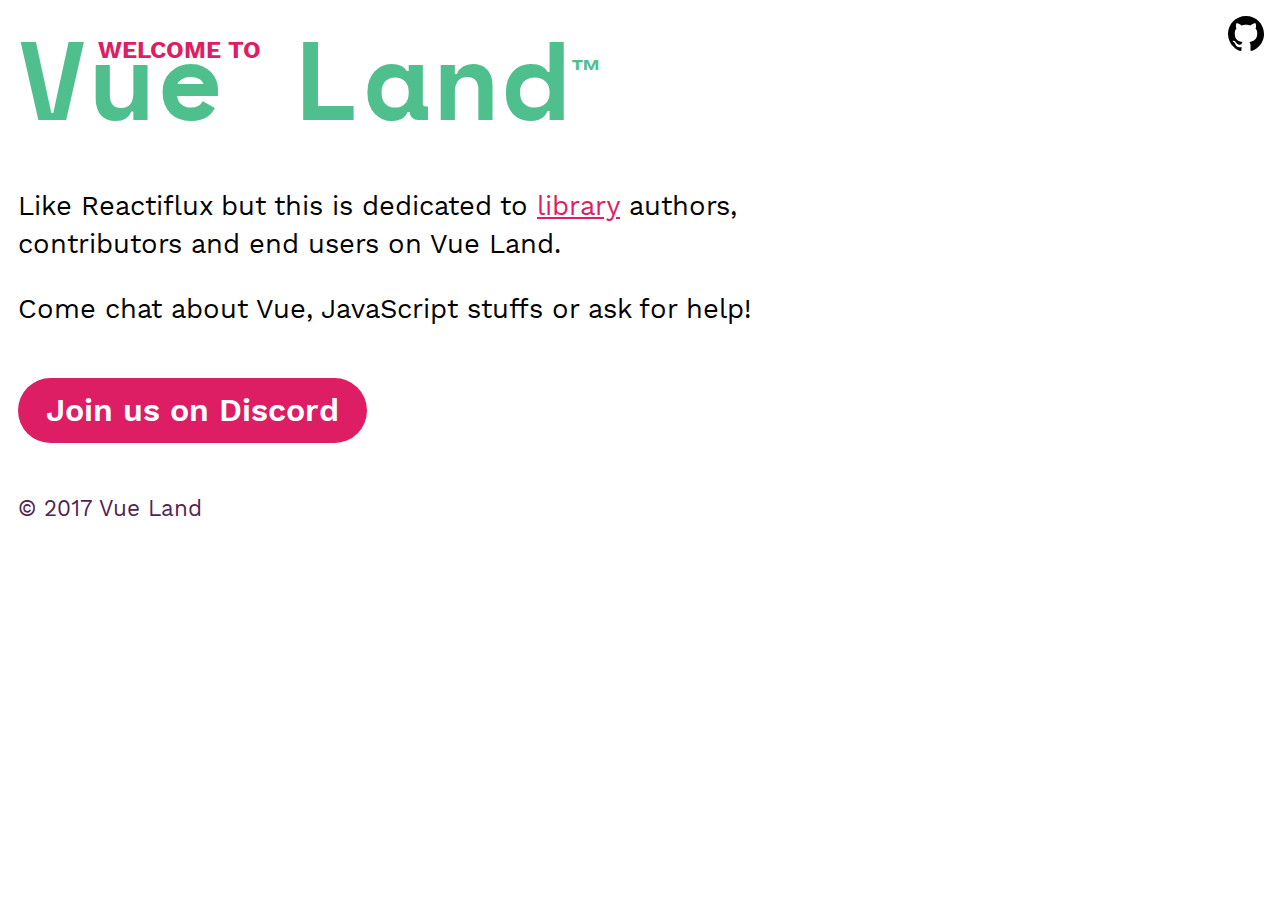
==== index.html @ fdfba23a "Updates" ====
<!DOCTYPE html>
<html>
  <head>
    <meta charset="utf-8" />
    <meta http-equiv="X-UA-Compatible" content="IE=edge" />
    <meta name="viewport" content="width=device-width, initial-scale=1, maximum-scale=1, user-scalable=no, minimal-ui" />
    <meta data-ream-head="true" name="description" content="A chat community for library authors, contributors, end users on the Vue land."/>
      <title data-ream-head="true">Vue Land</title>
      
      
      
      
    <link rel="preload" href="/manifest.f2eec65e.js" as="script"><link rel="preload" href="/vendor.c2a70f1c.js" as="script"><link rel="preload" href="/client.d9b1a5fa.js" as="script"><link rel="preload" href="/client.4064ea88.css" as="style"><link rel="preload" href="/1.bb173dd4.js" as="script"><link rel="prefetch" href="/0.3139e51d.js" as="script">
    <link rel="stylesheet" href="/client.4064ea88.css"><style data-vue-ssr-id="baeb1bc8:0">.site-header[data-v-230981ec]{position:relative}.site-header .site-title[data-v-230981ec]{color:#4fc08d;font-size:7rem;margin:0;font-family:Space Mono}.site-header .site-title a[data-v-230981ec]{color:#4fc08d;text-decoration:none;transition:color .3s ease}.site-header .site-title .tm[data-v-230981ec]{font-family:helvetica;font-size:2rem}.site-header .site-title:hover .tm[data-v-230981ec]{color:#dd1d64}.site-header .site-ins[data-v-230981ec]{color:#dd1d64;font-size:1.5rem;position:absolute;top:2.1rem;left:5rem;text-transform:uppercase;font-weight:700}@media screen and (max-width:768px){.site-header[data-v-230981ec]{margin-top:20px}.site-header .site-title[data-v-230981ec]{line-height:1}.site-header .site-ins[data-v-230981ec]{position:static}}</style>
  </head>
  <body>
    <div id="app" data-server-rendered="true"><div class="app"><!----><div class="page container"><div class="site-header" data-v-230981ec><span class="site-ins" data-v-230981ec>Welcome to</span><h1 class="site-title" data-v-230981ec><a href="/" class="router-link-exact-active router-link-active" data-v-230981ec>Vue Land</a><sup class="tm" data-v-230981ec>™</sup></h1></div><div class="site-main"><div class="site-content"><p>
        Like Reactiflux but this is dedicated to <a href="/for-library">library</a> authors, contributors and end users on Vue Land.
      </p><p>
        Come chat about Vue, JavaScript stuffs or ask for help!
      </p></div><a href="https://discord.gg/eKWPvZ9" class="button button-shadow">Join us on Discord</a></div><div class="site-footer">
  © 2017 Vue Land
</div></div></div></div><script>window.__REAM__={"data":{}}</script>
    <script src="/manifest.f2eec65e.js"></script><script src="/1.bb173dd4.js"></script><script src="/vendor.c2a70f1c.js"></script><script src="/client.d9b1a5fa.js"></script>
  </body>
</html>
---- client.4064ea88.css ----
#nprogress{pointer-events:none}#nprogress .bar{background:#29d;position:fixed;z-index:1031;top:0;left:0;width:100%;height:2px}#nprogress .peg{display:block;position:absolute;right:0;width:100px;height:100%;box-shadow:0 0 10px #29d,0 0 5px #29d;opacity:1;-webkit-transform:rotate(3deg) translateY(-4px);-ms-transform:rotate(3deg) translateY(-4px);transform:rotate(3deg) translateY(-4px)}#nprogress .spinner{display:block;position:fixed;z-index:1031;top:15px;right:15px}#nprogress .spinner-icon{width:18px;height:18px;box-sizing:border-box;border:2px solid transparent;border-top-color:#29d;border-left-color:#29d;border-radius:50%;-webkit-animation:nprogress-spinner .4s linear infinite;animation:nprogress-spinner .4s linear infinite}.nprogress-custom-parent{overflow:hidden;position:relative}.nprogress-custom-parent #nprogress .bar,.nprogress-custom-parent #nprogress .spinner{position:absolute}@-webkit-keyframes nprogress-spinner{0%{-webkit-transform:rotate(0deg)}to{-webkit-transform:rotate(1turn)}}@keyframes nprogress-spinner{0%{transform:rotate(0deg)}to{transform:rotate(1turn)}}@font-face{font-family:Space Mono;font-style:normal;font-weight:400;src:url(/static/space-mono-latin-400.6d7e2dae.eot);src:local("Space Mono Regular "),local("Space Mono-Regular"),url(/static/space-mono-latin-400.6d7e2dae.eot?#iefix) format("embedded-opentype"),url(/static/space-mono-latin-400.a8338881.woff2) format("woff2"),url(/static/space-mono-latin-400.86e13974.woff) format("woff"),url(/static/space-mono-latin-400.ba1f14a0.svg#space-mono) format("svg")}@font-face{font-family:Space Mono;font-style:italic;font-weight:400;src:url(/static/space-mono-latin-400italic.01e7d89c.eot);src:local("Space Mono Regular italic"),local("Space Mono-Regularitalic"),url(/static/space-mono-latin-400italic.01e7d89c.eot?#iefix) format("embedded-opentype"),url(/static/space-mono-latin-400italic.5f6e95f5.woff2) format("woff2"),url(/static/space-mono-latin-400italic.2eb7f75e.woff) format("woff"),url(/static/space-mono-latin-400italic.a12d1f6c.svg#space-mono) format("svg")}@font-face{font-family:Space Mono;font-style:normal;font-weight:700;src:url(/static/space-mono-latin-700.4db1afa6.eot);src:local("Space Mono Bold "),local("Space Mono-Bold"),url(/static/space-mono-latin-700.4db1afa6.eot?#iefix) format("embedded-opentype"),url(/static/space-mono-latin-700.eadcd2d5.woff2) format("woff2"),url(/static/space-mono-latin-700.c2a827b1.woff) format("woff"),url(/static/space-mono-latin-700.a8f0429c.svg#space-mono) format("svg")}@font-face{font-family:Space Mono;font-style:italic;font-weight:700;src:url(/static/space-mono-latin-700italic.94395954.eot);src:local("Space Mono Bold italic"),local("Space Mono-Bolditalic"),url(/static/space-mono-latin-700italic.94395954.eot?#iefix) format("embedded-opentype"),url(/static/space-mono-latin-700italic.ab829a7a.woff2) format("woff2"),url(/static/space-mono-latin-700italic.9bf4f626.woff) format("woff"),url(/static/space-mono-latin-700italic.c9861d43.svg#space-mono) format("svg")}@font-face{font-family:Work Sans;font-style:normal;font-weight:100;src:url(/static/work-sans-latin-100.a973b4ee.eot);src:local("Work Sans Thin "),local("Work Sans-Thin"),url(/static/work-sans-latin-100.a973b4ee.eot?#iefix) format("embedded-opentype"),url(/static/work-sans-latin-100.59f1453a.woff2) format("woff2"),url(/static/work-sans-latin-100.6b59a112.woff) format("woff"),url(/static/work-sans-latin-100.32d3abc4.svg#work-sans) format("svg")}@font-face{font-family:Work Sans;font-style:normal;font-weight:200;src:url(/static/work-sans-latin-200.d44753a3.eot);src:local("Work Sans Extra Light "),local("Work Sans-Extra Light"),url(/static/work-sans-latin-200.d44753a3.eot?#iefix) format("embedded-opentype"),url(/static/work-sans-latin-200.f0b2fa4d.woff2) format("woff2"),url(/static/work-sans-latin-200.dda60b2d.woff) format("woff"),url(/static/work-sans-latin-200.8e15fcf6.svg#work-sans) format("svg")}@font-face{font-family:Work Sans;font-style:normal;font-weight:300;src:url(/static/work-sans-latin-300.eb9cae41.eot);src:local("Work Sans Light "),local("Work Sans-Light"),url(/static/work-sans-latin-300.eb9cae41.eot?#iefix) format("embedded-opentype"),url(/static/work-sans-latin-300.f01f411d.woff2) format("woff2"),url(/static/work-sans-latin-300.06a3ef17.woff) format("woff"),url(/static/work-sans-latin-300.b1d5fa32.svg#work-sans) format("svg")}@font-face{font-family:Work Sans;font-style:normal;font-weight:400;src:url(/static/work-sans-latin-400.f31fd395.eot);src:local("Work Sans Regular "),local("Work Sans-Regular"),url(/static/work-sans-latin-400.f31fd395.eot?#iefix) format("embedded-opentype"),url(/static/work-sans-latin-400.9013d0d1.woff2) format("woff2"),url(/static/work-sans-latin-400.3d968cce.woff) format("woff"),url(/static/work-sans-latin-400.6838bc8d.svg#work-sans) format("svg")}@font-face{font-family:Work Sans;font-style:normal;font-weight:500;src:url(/static/work-sans-latin-500.997ad0b8.eot);src:local("Work Sans Medium "),local("Work Sans-Medium"),url(/static/work-sans-latin-500.997ad0b8.eot?#iefix) format("embedded-opentype"),url(/static/work-sans-latin-500.3c4e10fc.woff2) format("woff2"),url(/static/work-sans-latin-500.bb995ba1.woff) format("woff"),url(/static/work-sans-latin-500.1a993836.svg#work-sans) format("svg")}@font-face{font-family:Work Sans;font-style:normal;font-weight:600;src:url(/static/work-sans-latin-600.ee173ba4.eot);src:local("Work Sans SemiBold "),local("Work Sans-SemiBold"),url(/static/work-sans-latin-600.ee173ba4.eot?#iefix) format("embedded-opentype"),url(/static/work-sans-latin-600.7ebcf53c.woff2) format("woff2"),url(/static/work-sans-latin-600.2e5c91ae.woff) format("woff"),url(/static/work-sans-latin-600.df4b4c0c.svg#work-sans) format("svg")}@font-face{font-family:Work Sans;font-style:normal;font-weight:700;src:url(/static/work-sans-latin-700.f7aa7eb4.eot);src:local("Work Sans Bold "),local("Work Sans-Bold"),url(/static/work-sans-latin-700.f7aa7eb4.eot?#iefix) format("embedded-opentype"),url(/static/work-sans-latin-700.026b1839.woff2) format("woff2"),url(/static/work-sans-latin-700.1ba6049b.woff) format("woff"),url(/static/work-sans-latin-700.d5f0a562.svg#work-sans) format("svg")}@font-face{font-family:Work Sans;font-style:normal;font-weight:800;src:url(/static/work-sans-latin-800.b142b49c.eot);src:local("Work Sans ExtraBold "),local("Work Sans-ExtraBold"),url(/static/work-sans-latin-800.b142b49c.eot?#iefix) format("embedded-opentype"),url(/static/work-sans-latin-800.1aeaeb54.woff2) format("woff2"),url(/static/work-sans-latin-800.5bee6806.woff) format("woff"),url(/static/work-sans-latin-800.d61be243.svg#work-sans) format("svg")}@font-face{font-family:Work Sans;font-style:normal;font-weight:900;src:url(/static/work-sans-latin-900.7d17133a.eot);src:local("Work Sans Black "),local("Work Sans-Black"),url(/static/work-sans-latin-900.7d17133a.eot?#iefix) format("embedded-opentype"),url(/static/work-sans-latin-900.4563e6cf.woff2) format("woff2"),url(/static/work-sans-latin-900.6f507dcb.woff) format("woff"),url(/static/work-sans-latin-900.655a4b4b.svg#work-sans) format("svg")}body{margin:0;font:14px/1.4 Work Sans,sans-serif}.container{max-width:1080px;padding:0 1.125rem}.button{padding:10px 28px;cursor:pointer;background-color:transparent;font-weight:600;text-decoration:none;color:#fff;font-size:2rem;border-radius:33px;display:inline-block}.button-shadow{background-color:#dd1d64}.page{padding-bottom:50px}.site-content{font-size:1.7rem;max-width:80%;margin-bottom:50px}.site-content a{color:#dd1d64}.site-main{margin-top:30px}.site-footer{margin-top:50px;font-size:1.4rem;color:#52244f}@media screen and (max-width:768px){.site-content{max-width:100%}}#nprogress .bar{background-color:#dd1d64!important}#nprogress .peg{box-shadow:0 0 10px #dd1d64,0 0 5px #dd1d64!important}
/*# sourceMappingURL=client.4064ea88.css.map*/
---- client.4064ea88.css ----
#nprogress{pointer-events:none}#nprogress .bar{background:#29d;position:fixed;z-index:1031;top:0;left:0;width:100%;height:2px}#nprogress .peg{display:block;position:absolute;right:0;width:100px;height:100%;box-shadow:0 0 10px #29d,0 0 5px #29d;opacity:1;-webkit-transform:rotate(3deg) translateY(-4px);-ms-transform:rotate(3deg) translateY(-4px);transform:rotate(3deg) translateY(-4px)}#nprogress .spinner{display:block;position:fixed;z-index:1031;top:15px;right:15px}#nprogress .spinner-icon{width:18px;height:18px;box-sizing:border-box;border:2px solid transparent;border-top-color:#29d;border-left-color:#29d;border-radius:50%;-webkit-animation:nprogress-spinner .4s linear infinite;animation:nprogress-spinner .4s linear infinite}.nprogress-custom-parent{overflow:hidden;position:relative}.nprogress-custom-parent #nprogress .bar,.nprogress-custom-parent #nprogress .spinner{position:absolute}@-webkit-keyframes nprogress-spinner{0%{-webkit-transform:rotate(0deg)}to{-webkit-transform:rotate(1turn)}}@keyframes nprogress-spinner{0%{transform:rotate(0deg)}to{transform:rotate(1turn)}}@font-face{font-family:Space Mono;font-style:normal;font-weight:400;src:url(/static/space-mono-latin-400.6d7e2dae.eot);src:local("Space Mono Regular "),local("Space Mono-Regular"),url(/static/space-mono-latin-400.6d7e2dae.eot?#iefix) format("embedded-opentype"),url(/static/space-mono-latin-400.a8338881.woff2) format("woff2"),url(/static/space-mono-latin-400.86e13974.woff) format("woff"),url(/static/space-mono-latin-400.ba1f14a0.svg#space-mono) format("svg")}@font-face{font-family:Space Mono;font-style:italic;font-weight:400;src:url(/static/space-mono-latin-400italic.01e7d89c.eot);src:local("Space Mono Regular italic"),local("Space Mono-Regularitalic"),url(/static/space-mono-latin-400italic.01e7d89c.eot?#iefix) format("embedded-opentype"),url(/static/space-mono-latin-400italic.5f6e95f5.woff2) format("woff2"),url(/static/space-mono-latin-400italic.2eb7f75e.woff) format("woff"),url(/static/space-mono-latin-400italic.a12d1f6c.svg#space-mono) format("svg")}@font-face{font-family:Space Mono;font-style:normal;font-weight:700;src:url(/static/space-mono-latin-700.4db1afa6.eot);src:local("Space Mono Bold "),local("Space Mono-Bold"),url(/static/space-mono-latin-700.4db1afa6.eot?#iefix) format("embedded-opentype"),url(/static/space-mono-latin-700.eadcd2d5.woff2) format("woff2"),url(/static/space-mono-latin-700.c2a827b1.woff) format("woff"),url(/static/space-mono-latin-700.a8f0429c.svg#space-mono) format("svg")}@font-face{font-family:Space Mono;font-style:italic;font-weight:700;src:url(/static/space-mono-latin-700italic.94395954.eot);src:local("Space Mono Bold italic"),local("Space Mono-Bolditalic"),url(/static/space-mono-latin-700italic.94395954.eot?#iefix) format("embedded-opentype"),url(/static/space-mono-latin-700italic.ab829a7a.woff2) format("woff2"),url(/static/space-mono-latin-700italic.9bf4f626.woff) format("woff"),url(/static/space-mono-latin-700italic.c9861d43.svg#space-mono) format("svg")}@font-face{font-family:Work Sans;font-style:normal;font-weight:100;src:url(/static/work-sans-latin-100.a973b4ee.eot);src:local("Work Sans Thin "),local("Work Sans-Thin"),url(/static/work-sans-latin-100.a973b4ee.eot?#iefix) format("embedded-opentype"),url(/static/work-sans-latin-100.59f1453a.woff2) format("woff2"),url(/static/work-sans-latin-100.6b59a112.woff) format("woff"),url(/static/work-sans-latin-100.32d3abc4.svg#work-sans) format("svg")}@font-face{font-family:Work Sans;font-style:normal;font-weight:200;src:url(/static/work-sans-latin-200.d44753a3.eot);src:local("Work Sans Extra Light "),local("Work Sans-Extra Light"),url(/static/work-sans-latin-200.d44753a3.eot?#iefix) format("embedded-opentype"),url(/static/work-sans-latin-200.f0b2fa4d.woff2) format("woff2"),url(/static/work-sans-latin-200.dda60b2d.woff) format("woff"),url(/static/work-sans-latin-200.8e15fcf6.svg#work-sans) format("svg")}@font-face{font-family:Work Sans;font-style:normal;font-weight:300;src:url(/static/work-sans-latin-300.eb9cae41.eot);src:local("Work Sans Light "),local("Work Sans-Light"),url(/static/work-sans-latin-300.eb9cae41.eot?#iefix) format("embedded-opentype"),url(/static/work-sans-latin-300.f01f411d.woff2) format("woff2"),url(/static/work-sans-latin-300.06a3ef17.woff) format("woff"),url(/static/work-sans-latin-300.b1d5fa32.svg#work-sans) format("svg")}@font-face{font-family:Work Sans;font-style:normal;font-weight:400;src:url(/static/work-sans-latin-400.f31fd395.eot);src:local("Work Sans Regular "),local("Work Sans-Regular"),url(/static/work-sans-latin-400.f31fd395.eot?#iefix) format("embedded-opentype"),url(/static/work-sans-latin-400.9013d0d1.woff2) format("woff2"),url(/static/work-sans-latin-400.3d968cce.woff) format("woff"),url(/static/work-sans-latin-400.6838bc8d.svg#work-sans) format("svg")}@font-face{font-family:Work Sans;font-style:normal;font-weight:500;src:url(/static/work-sans-latin-500.997ad0b8.eot);src:local("Work Sans Medium "),local("Work Sans-Medium"),url(/static/work-sans-latin-500.997ad0b8.eot?#iefix) format("embedded-opentype"),url(/static/work-sans-latin-500.3c4e10fc.woff2) format("woff2"),url(/static/work-sans-latin-500.bb995ba1.woff) format("woff"),url(/static/work-sans-latin-500.1a993836.svg#work-sans) format("svg")}@font-face{font-family:Work Sans;font-style:normal;font-weight:600;src:url(/static/work-sans-latin-600.ee173ba4.eot);src:local("Work Sans SemiBold "),local("Work Sans-SemiBold"),url(/static/work-sans-latin-600.ee173ba4.eot?#iefix) format("embedded-opentype"),url(/static/work-sans-latin-600.7ebcf53c.woff2) format("woff2"),url(/static/work-sans-latin-600.2e5c91ae.woff) format("woff"),url(/static/work-sans-latin-600.df4b4c0c.svg#work-sans) format("svg")}@font-face{font-family:Work Sans;font-style:normal;font-weight:700;src:url(/static/work-sans-latin-700.f7aa7eb4.eot);src:local("Work Sans Bold "),local("Work Sans-Bold"),url(/static/work-sans-latin-700.f7aa7eb4.eot?#iefix) format("embedded-opentype"),url(/static/work-sans-latin-700.026b1839.woff2) format("woff2"),url(/static/work-sans-latin-700.1ba6049b.woff) format("woff"),url(/static/work-sans-latin-700.d5f0a562.svg#work-sans) format("svg")}@font-face{font-family:Work Sans;font-style:normal;font-weight:800;src:url(/static/work-sans-latin-800.b142b49c.eot);src:local("Work Sans ExtraBold "),local("Work Sans-ExtraBold"),url(/static/work-sans-latin-800.b142b49c.eot?#iefix) format("embedded-opentype"),url(/static/work-sans-latin-800.1aeaeb54.woff2) format("woff2"),url(/static/work-sans-latin-800.5bee6806.woff) format("woff"),url(/static/work-sans-latin-800.d61be243.svg#work-sans) format("svg")}@font-face{font-family:Work Sans;font-style:normal;font-weight:900;src:url(/static/work-sans-latin-900.7d17133a.eot);src:local("Work Sans Black "),local("Work Sans-Black"),url(/static/work-sans-latin-900.7d17133a.eot?#iefix) format("embedded-opentype"),url(/static/work-sans-latin-900.4563e6cf.woff2) format("woff2"),url(/static/work-sans-latin-900.6f507dcb.woff) format("woff"),url(/static/work-sans-latin-900.655a4b4b.svg#work-sans) format("svg")}body{margin:0;font:14px/1.4 Work Sans,sans-serif}.container{max-width:1080px;padding:0 1.125rem}.button{padding:10px 28px;cursor:pointer;background-color:transparent;font-weight:600;text-decoration:none;color:#fff;font-size:2rem;border-radius:33px;display:inline-block}.button-shadow{background-color:#dd1d64}.page{padding-bottom:50px}.site-content{font-size:1.7rem;max-width:80%;margin-bottom:50px}.site-content a{color:#dd1d64}.site-main{margin-top:30px}.site-footer{margin-top:50px;font-size:1.4rem;color:#52244f}@media screen and (max-width:768px){.site-content{max-width:100%}}#nprogress .bar{background-color:#dd1d64!important}#nprogress .peg{box-shadow:0 0 10px #dd1d64,0 0 5px #dd1d64!important}
/*# sourceMappingURL=client.4064ea88.css.map*/
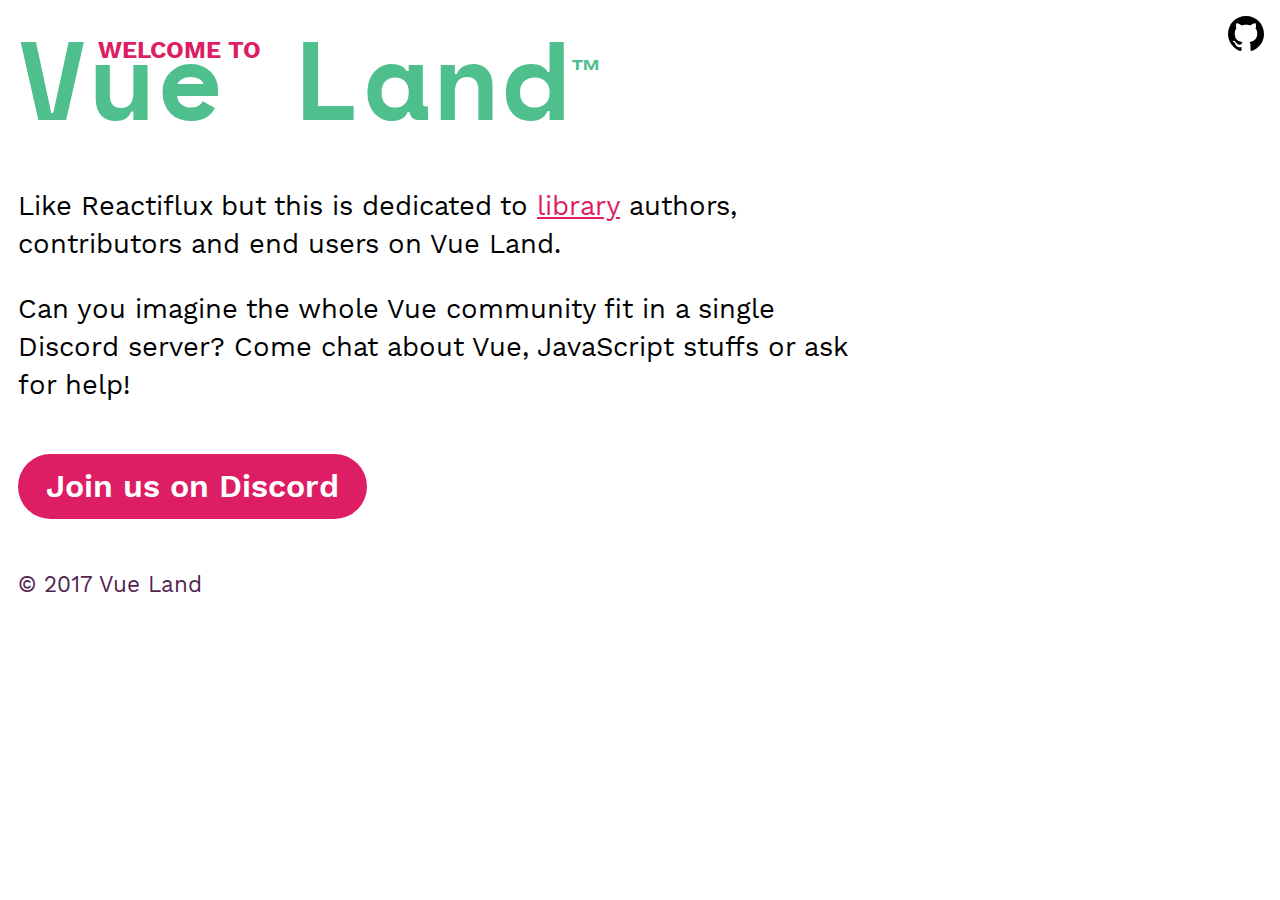
==== commit 9e5b61b9: "Updates" ====
--- a/index.html
+++ b/index.html
@@ -10,17 +10,17 @@
       
       
       
-    <link rel="preload" href="/manifest.f2eec65e.js" as="script"><link rel="preload" href="/vendor.c2a70f1c.js" as="script"><link rel="preload" href="/client.d9b1a5fa.js" as="script"><link rel="preload" href="/client.4064ea88.css" as="style"><link rel="preload" href="/1.bb173dd4.js" as="script"><link rel="prefetch" href="/0.3139e51d.js" as="script">
+    <link rel="preload" href="/manifest.f2a3d3cd.js" as="script"><link rel="preload" href="/vendor.c2a70f1c.js" as="script"><link rel="preload" href="/client.d9b1a5fa.js" as="script"><link rel="preload" href="/client.4064ea88.css" as="style"><link rel="preload" href="/1.924563be.js" as="script"><link rel="prefetch" href="/0.3139e51d.js" as="script">
     <link rel="stylesheet" href="/client.4064ea88.css"><style data-vue-ssr-id="baeb1bc8:0">.site-header[data-v-230981ec]{position:relative}.site-header .site-title[data-v-230981ec]{color:#4fc08d;font-size:7rem;margin:0;font-family:Space Mono}.site-header .site-title a[data-v-230981ec]{color:#4fc08d;text-decoration:none;transition:color .3s ease}.site-header .site-title .tm[data-v-230981ec]{font-family:helvetica;font-size:2rem}.site-header .site-title:hover .tm[data-v-230981ec]{color:#dd1d64}.site-header .site-ins[data-v-230981ec]{color:#dd1d64;font-size:1.5rem;position:absolute;top:2.1rem;left:5rem;text-transform:uppercase;font-weight:700}@media screen and (max-width:768px){.site-header[data-v-230981ec]{margin-top:20px}.site-header .site-title[data-v-230981ec]{line-height:1}.site-header .site-ins[data-v-230981ec]{position:static}}</style>
   </head>
   <body>
     <div id="app" data-server-rendered="true"><div class="app"><!----><div class="page container"><div class="site-header" data-v-230981ec><span class="site-ins" data-v-230981ec>Welcome to</span><h1 class="site-title" data-v-230981ec><a href="/" class="router-link-exact-active router-link-active" data-v-230981ec>Vue Land</a><sup class="tm" data-v-230981ec>™</sup></h1></div><div class="site-main"><div class="site-content"><p>
         Like Reactiflux but this is dedicated to <a href="/for-library">library</a> authors, contributors and end users on Vue Land.
       </p><p>
-        Come chat about Vue, JavaScript stuffs or ask for help!
+        Can you imagine the whole Vue community fit in a single Discord server? Come chat about Vue, JavaScript stuffs or ask for help!
       </p></div><a href="https://discord.gg/eKWPvZ9" class="button button-shadow">Join us on Discord</a></div><div class="site-footer">
   © 2017 Vue Land
 </div></div></div></div><script>window.__REAM__={"data":{}}</script>
-    <script src="/manifest.f2eec65e.js"></script><script src="/1.bb173dd4.js"></script><script src="/vendor.c2a70f1c.js"></script><script src="/client.d9b1a5fa.js"></script>
+    <script src="/manifest.f2a3d3cd.js"></script><script src="/1.924563be.js"></script><script src="/vendor.c2a70f1c.js"></script><script src="/client.d9b1a5fa.js"></script>
   </body>
 </html>
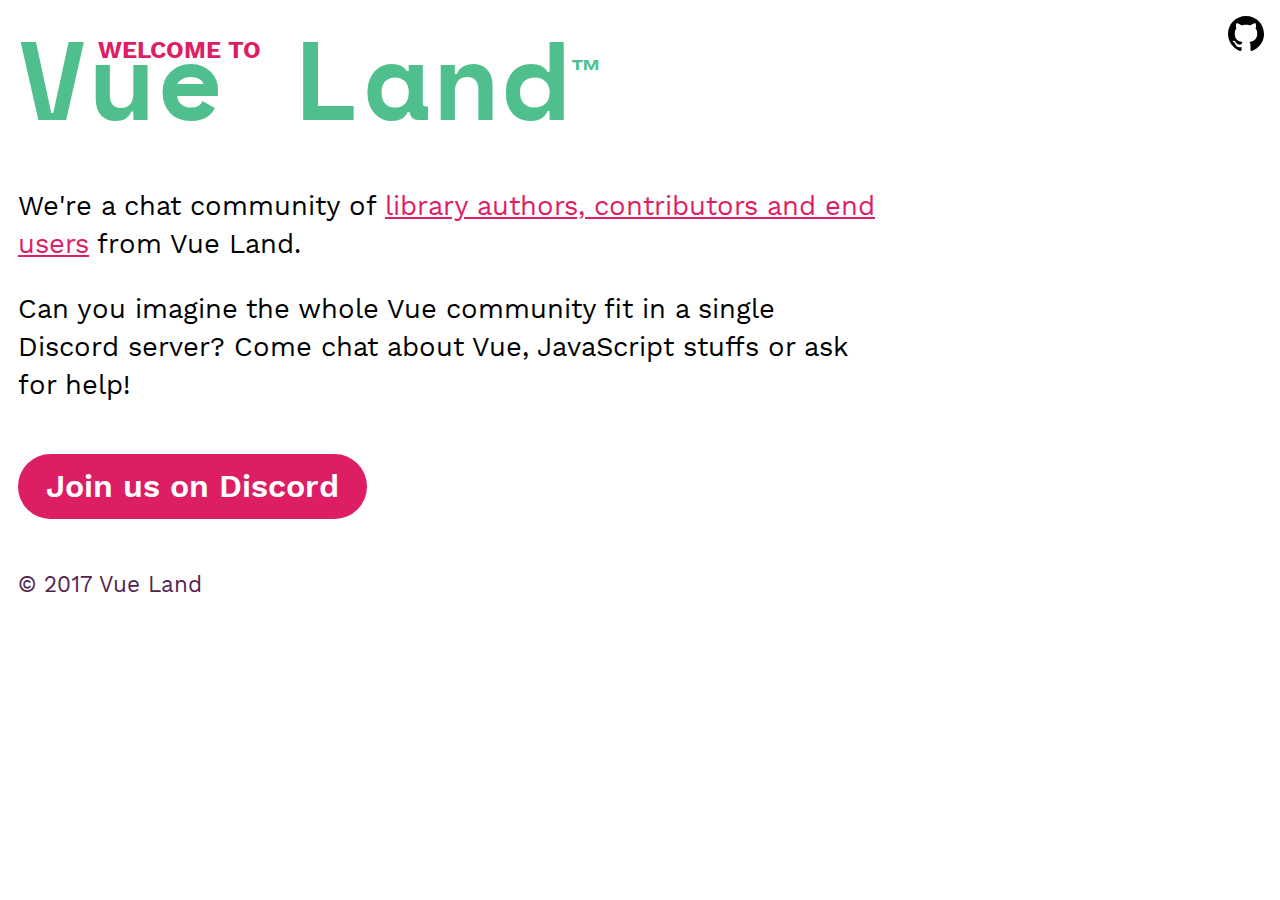
==== commit 4b9560e8: "Updates" ====
--- a/index.html
+++ b/index.html
@@ -10,17 +10,17 @@
       
       
       
-    <link rel="preload" href="/manifest.f2a3d3cd.js" as="script"><link rel="preload" href="/vendor.c2a70f1c.js" as="script"><link rel="preload" href="/client.d9b1a5fa.js" as="script"><link rel="preload" href="/client.4064ea88.css" as="style"><link rel="preload" href="/1.924563be.js" as="script"><link rel="prefetch" href="/0.3139e51d.js" as="script">
+    <link rel="preload" href="/manifest.8516dc29.js" as="script"><link rel="preload" href="/vendor.c2a70f1c.js" as="script"><link rel="preload" href="/client.d9b1a5fa.js" as="script"><link rel="preload" href="/client.4064ea88.css" as="style"><link rel="preload" href="/1.f4933cd2.js" as="script"><link rel="prefetch" href="/0.c18a91fb.js" as="script">
     <link rel="stylesheet" href="/client.4064ea88.css"><style data-vue-ssr-id="baeb1bc8:0">.site-header[data-v-230981ec]{position:relative}.site-header .site-title[data-v-230981ec]{color:#4fc08d;font-size:7rem;margin:0;font-family:Space Mono}.site-header .site-title a[data-v-230981ec]{color:#4fc08d;text-decoration:none;transition:color .3s ease}.site-header .site-title .tm[data-v-230981ec]{font-family:helvetica;font-size:2rem}.site-header .site-title:hover .tm[data-v-230981ec]{color:#dd1d64}.site-header .site-ins[data-v-230981ec]{color:#dd1d64;font-size:1.5rem;position:absolute;top:2.1rem;left:5rem;text-transform:uppercase;font-weight:700}@media screen and (max-width:768px){.site-header[data-v-230981ec]{margin-top:20px}.site-header .site-title[data-v-230981ec]{line-height:1}.site-header .site-ins[data-v-230981ec]{position:static}}</style>
   </head>
   <body>
     <div id="app" data-server-rendered="true"><div class="app"><!----><div class="page container"><div class="site-header" data-v-230981ec><span class="site-ins" data-v-230981ec>Welcome to</span><h1 class="site-title" data-v-230981ec><a href="/" class="router-link-exact-active router-link-active" data-v-230981ec>Vue Land</a><sup class="tm" data-v-230981ec>™</sup></h1></div><div class="site-main"><div class="site-content"><p>
-        Like Reactiflux but this is dedicated to <a href="/for-library">library</a> authors, contributors and end users on Vue Land.
+        We&#x27;re a chat community of <a href="/for-library">library authors, contributors and end users</a> from Vue Land.
       </p><p>
         Can you imagine the whole Vue community fit in a single Discord server? Come chat about Vue, JavaScript stuffs or ask for help!
       </p></div><a href="https://discord.gg/eKWPvZ9" class="button button-shadow">Join us on Discord</a></div><div class="site-footer">
   © 2017 Vue Land
 </div></div></div></div><script>window.__REAM__={"data":{}}</script>
-    <script src="/manifest.f2a3d3cd.js"></script><script src="/1.924563be.js"></script><script src="/vendor.c2a70f1c.js"></script><script src="/client.d9b1a5fa.js"></script>
+    <script src="/manifest.8516dc29.js"></script><script src="/1.f4933cd2.js"></script><script src="/vendor.c2a70f1c.js"></script><script src="/client.d9b1a5fa.js"></script>
   </body>
 </html>
